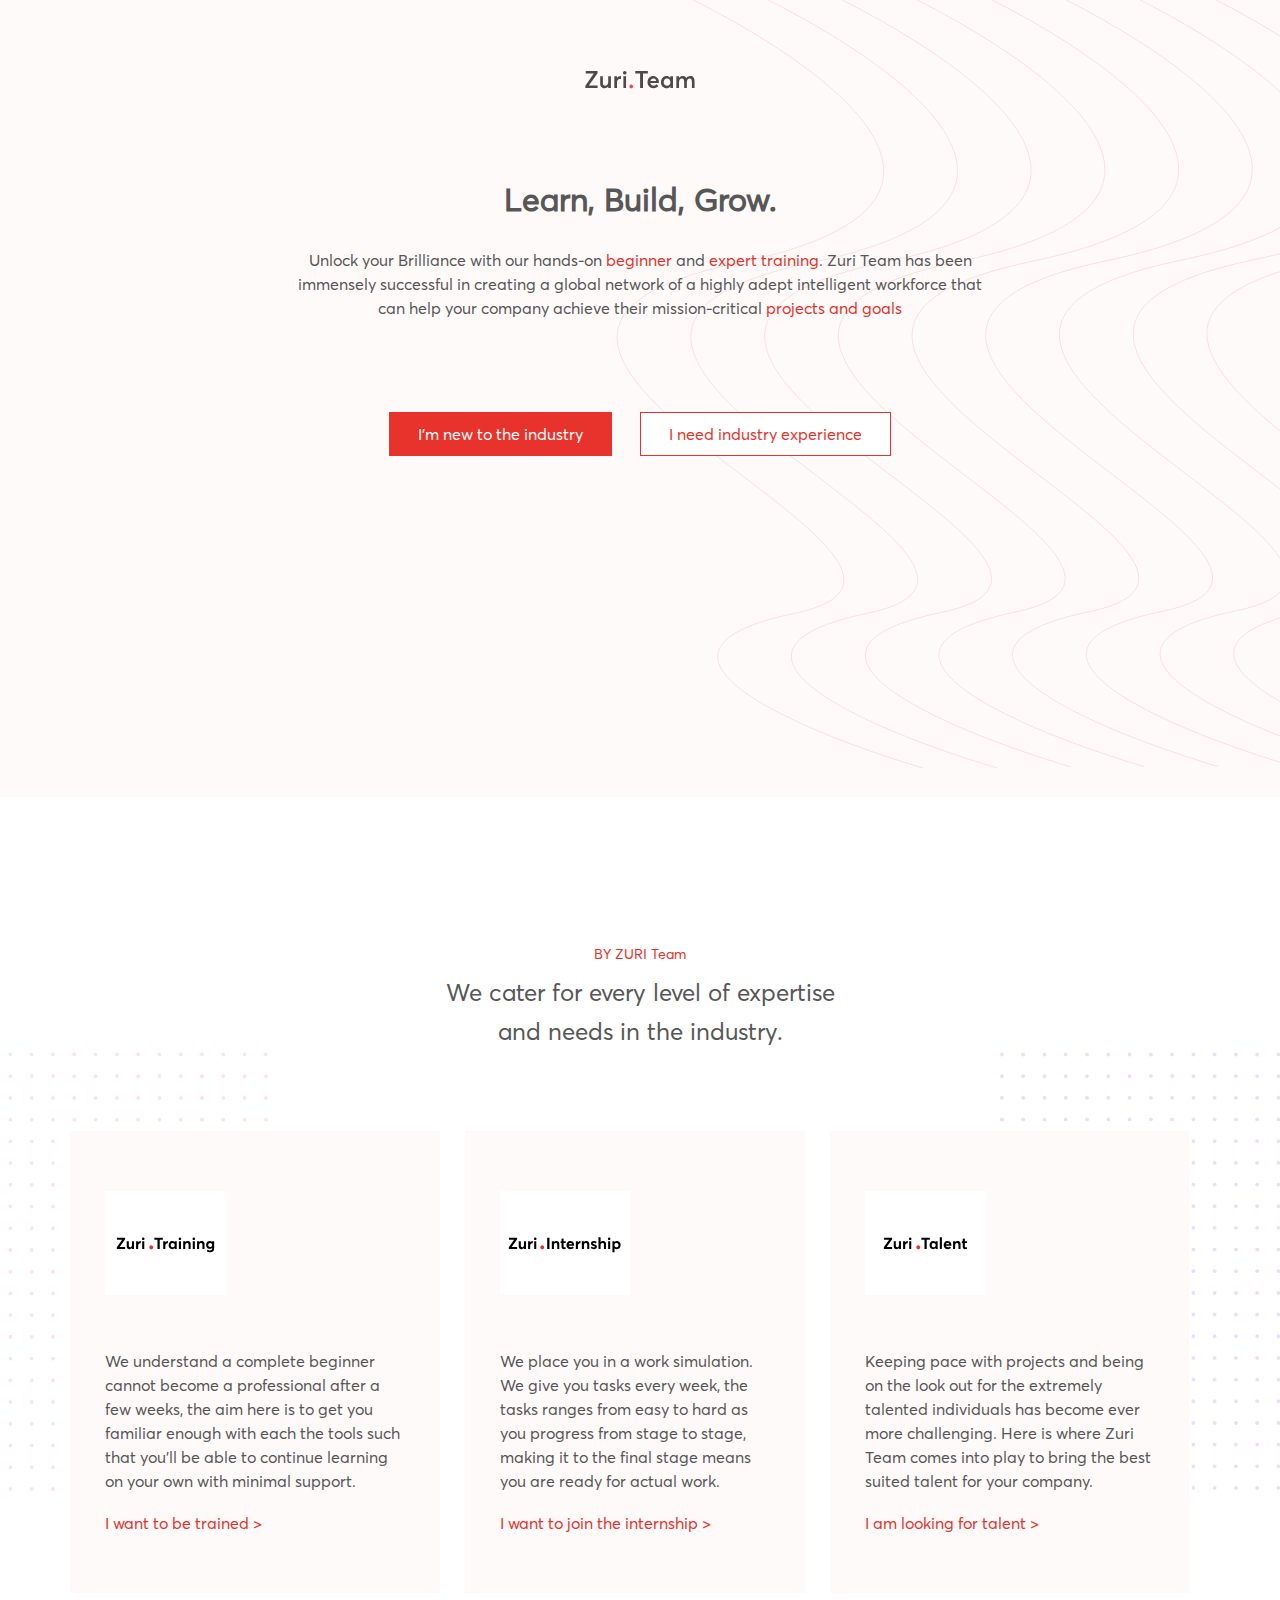
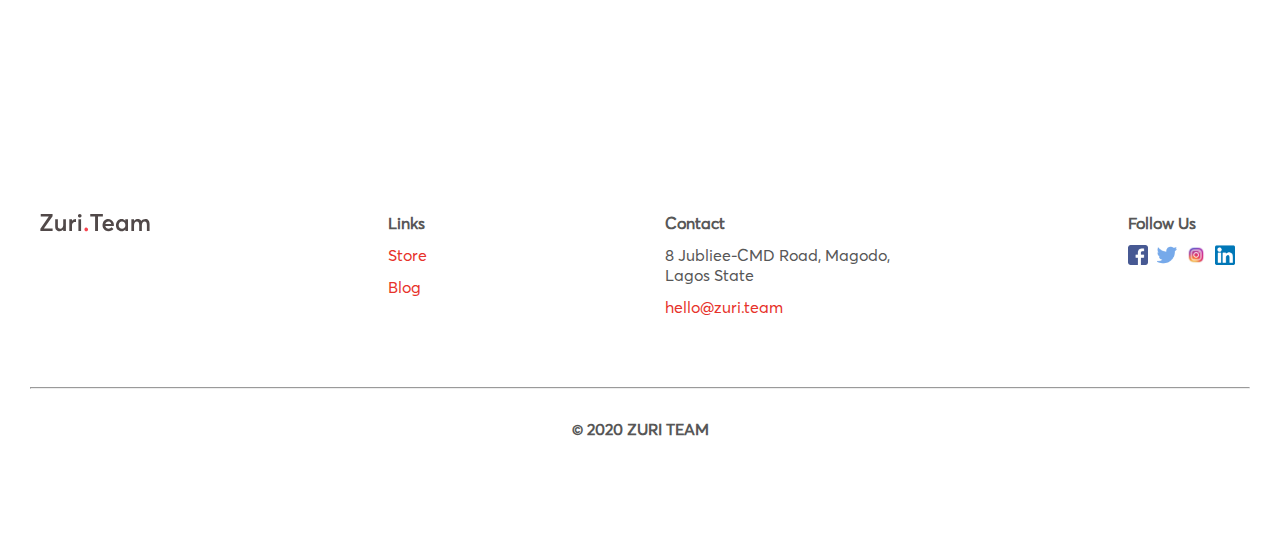
==== index.html @ 451f7a23 "Add files via upload" ====
<!DOCTYPE html>
<html lang="en">
<head>
    <meta charset="UTF-8">
    <meta http-equiv="X-UA-Compatible" content="IE=edge">
    <meta name="viewport" content="width=device-width, initial-scale=1.0, user-scalable=no, maximum-scale=1.0, minimum-scale=1.0">
    <link rel="shortcut icon" href="favicon.png" type="image/x-icon">
    <link rel="stylesheet" href="style.css">
    <title>ZURI | Learn, Build, Grow.</title>
</head>
<body>
    <main>
        <section class="first-section">
            <img src="zuri-logo1.svg" alt="Zuri.Team">
            <div class="hero">
                <h1>Learn, Build, Grow.</h1>
                <p>Unlock your Brilliance with our hands-on <a href="training.html">beginner</a> and <a href="#">expert training</a>. Zuri Team has been immensely successful in creating a global network of a highly adept intelligent workforce that can help your company achieve their mission-critical <a href="talent.html">projects and goals</a></p>
                <a href="training.html"><button id="button1">I'm new to the industry</button></a>
                <a href="talent.html"><button id="button2">I need industry experience</button></a>
            </div>
        </section>

        <section class="second-section">
           <div id="by-zuri-team">
            <h3>BY ZURI Team</h3>
            <p>We cater for every level of expertise and needs in the industry.</p>
           </div>
            <div class="zuri-boxes">
                <div>
                    <div class="bg-1">
                        <img src="background2.png" alt="background">
                    </div>
                    <div class="zuri-activities">
                        <img src="zuri-training.svg" alt="Zuri-Training">
                        <p>We understand a complete beginner cannot become a professional after a few weeks, the aim here is to get you familiar enough with each the tools such that you'll be able to continue learning on your own with minimal support.</p>
                        <br><a href="#">I want to be trained ></a>
                    </div>
                </div>
                <div id="intern">
                    <div class="zuri-activities">
                        <img src="zuri-internship.svg" alt="Zuri-internship">
                        <p>We place you in a work simulation. We give you tasks every week, the tasks ranges from easy to hard as you progress from stage to stage, making it to the final stage means you are ready for actual work.</p>
                        <br><a href="#">I want to join the internship ></a>
                    </div>
                </div>
                <div>
                    <div class="bg-2">
                        <img src="background3.png" alt="background">
                    </div>
                    <div class="zuri-activities">
                        <img src="zuri-talent.svg" alt="Zuri-Training">
                        <p>Keeping pace with projects and being on the look out for the extremely talented individuals has become ever more challenging. Here is where Zuri Team comes into play to bring the best suited talent for your company.</p>
                        <br><a href="talent.html">I am looking for talent ></a>
                    </div>
                </div>
            </div>
        </section>

        <footer>
           <div class="footer1">
            <div class="footer-bottom">
                <img src="zuri-logo1.svg" alt="Zuri.Team">
            </div>
            <div class="footer-bottom">
                <h4>Links</h4>
                <a href="#"><p>Store</p></a>
                <a href="#"><p>Blog</p></a>
            </div>
            <div class="footer-bottom">
                <h4>Contact</h4>
                <p>8 Jubliee-CMD Road, Magodo,<br>Lagos State</p>
                <a href="#"><p>hello@zuri.team </p></a>
            </div>
            <div class="footer-bottom">
                <h4>Follow Us</h4>
                    <div>
                        <a href="#"> <img alt="Facebook" src="fb.png" class="socialm"> </a>
                        <a href="#"> <img alt="Twitter" src="twitter.png" class="socialm"> </a>
                        <a href="#"> <img alt="Instagram" src="IG.png" class="socialm"> </a>
                        <a href="#"> <img alt="LinkedIn" src="linkedin.png" class="socialm"> </a>
                    </div>
            </div>
           </div>
            <div class="copyright">
                <hr>
                <p>&#169 2020 ZURI TEAM</p>
            </div>
        </footer>
    </main>
</body>
</html>
---- style.css ----
@font-face {
    font-family: 'Averta';
    src: url('Averta.otf');
}
*{
    margin: 0;
    padding: 0;
}
body{
    font-family: 'Averta';
    color: rgb(87, 87, 87);
}
a {
    color: #E7332B;
    text-decoration: none;
}
a:hover{
    text-decoration: none;
    color: #eb5850;
}
/* first section */
.first-section{
   text-align: center;
   height: 800px;
   background-image: url('background1.svg');
   background-size: cover;
   background-position: center center;
   background-repeat: no-repeat;
}
.first-section p{
    margin: auto;
    line-height: 24px;
    margin-bottom: 80px;
    font-size: 16px;
 }
.first-section img{
    margin-top: 70px;
    margin-bottom: 77px;
 }
 .first-section h1{
    font-size: 32px;
    margin-bottom: 29px;
 }
 .hero {
    padding: 10px;
    max-width: 700px;
    margin: 0 auto;
    text-align: center;
}
 /* buttons */
#button1{
    border: 1px solid#E7332B;
    background-color: #E7332B;
    color: white;
    padding: 11px 28px;
    font-size: 16px;
    font-family: 'Averta';
    margin: 12px;
}
#button1:hover{
    background-color: white;
    color: #E7332B;
}
#button2{
    border: 1px solid #E7332B;
    background-color: white;
    color: #E7332B;
    padding: 11px 28px;
    font-size: 16px;
    font-family: 'Averta';
    margin: 12px;
}
#button2:hover{
    background-color: #E7332B;
    color: white;
}
/* buttons ends */
/* first section ends */
#by-zuri-team h3{
    color: #E7332B;
    font-size: 14px;
    text-align: center;
    font-weight: 400;
    margin-top: 145px;
}
#by-zuri-team p{
    font-size: 24px;
    text-align: center;
    line-height: 39px;
    margin-top: 11px;
    padding: 10px;
    max-width: 390px;
    margin: 0 auto;
}



.bg-1{
    width: 100%;
    position: absolute;
    left: -90px;
    top: -75px;
    z-index: -1;
}
.bg-1 img{
    width: 28%;
    margin-top: 1127px;
}
.bg-2{
    width: 100%;
    position: absolute;
    right: -1000px;
    top: -75px;
    z-index: -1;
}
.bg-2 img{
    width: 28%;
    margin-top: 1127px;
}
.zuri-boxes{
    display: flex;
    justify-content: space-between;
    margin: 70px;
}
.zuri-activities{
    width: 76%;
    padding: 35px;
    padding-top: 60px;
    padding-bottom: 60px;
    background-color: #FFFAFA;
}
.zuri-activities p{
    margin-top: 50px;
    line-height: 24px;
}
#intern{
    margin-right: 10px;
}



@media (max-width: 768px){
.footer1{
    flex-direction: column;
    justify-content: center;
    align-items: center;
    max-width: 1240px;
    text-align: center;
}
.footer1 h4{
    font-size: 25px;
    margin-top: 20px;
}
}
/* media ends */
.socialm{
    width: 20px;
    margin-top: 12px;
    margin-right: 5px;
    
}
.footer1{
    display: flex;
    justify-content: space-between;
    flex-wrap: wrap;
    margin-bottom: 56px;
    padding: 20px;
    margin: 20px;
}
.footer1 p{
    margin-top: 12px;
}
.copyright{
    text-align: center;
    margin-bottom: 30px;
    margin: 30px;
    margin-top: 50px;
}
.copyright p{
    margin-top: 30px;
    font-weight: 800;
}
footer{
    margin-top: 200px;
    margin-bottom: 100px;
}
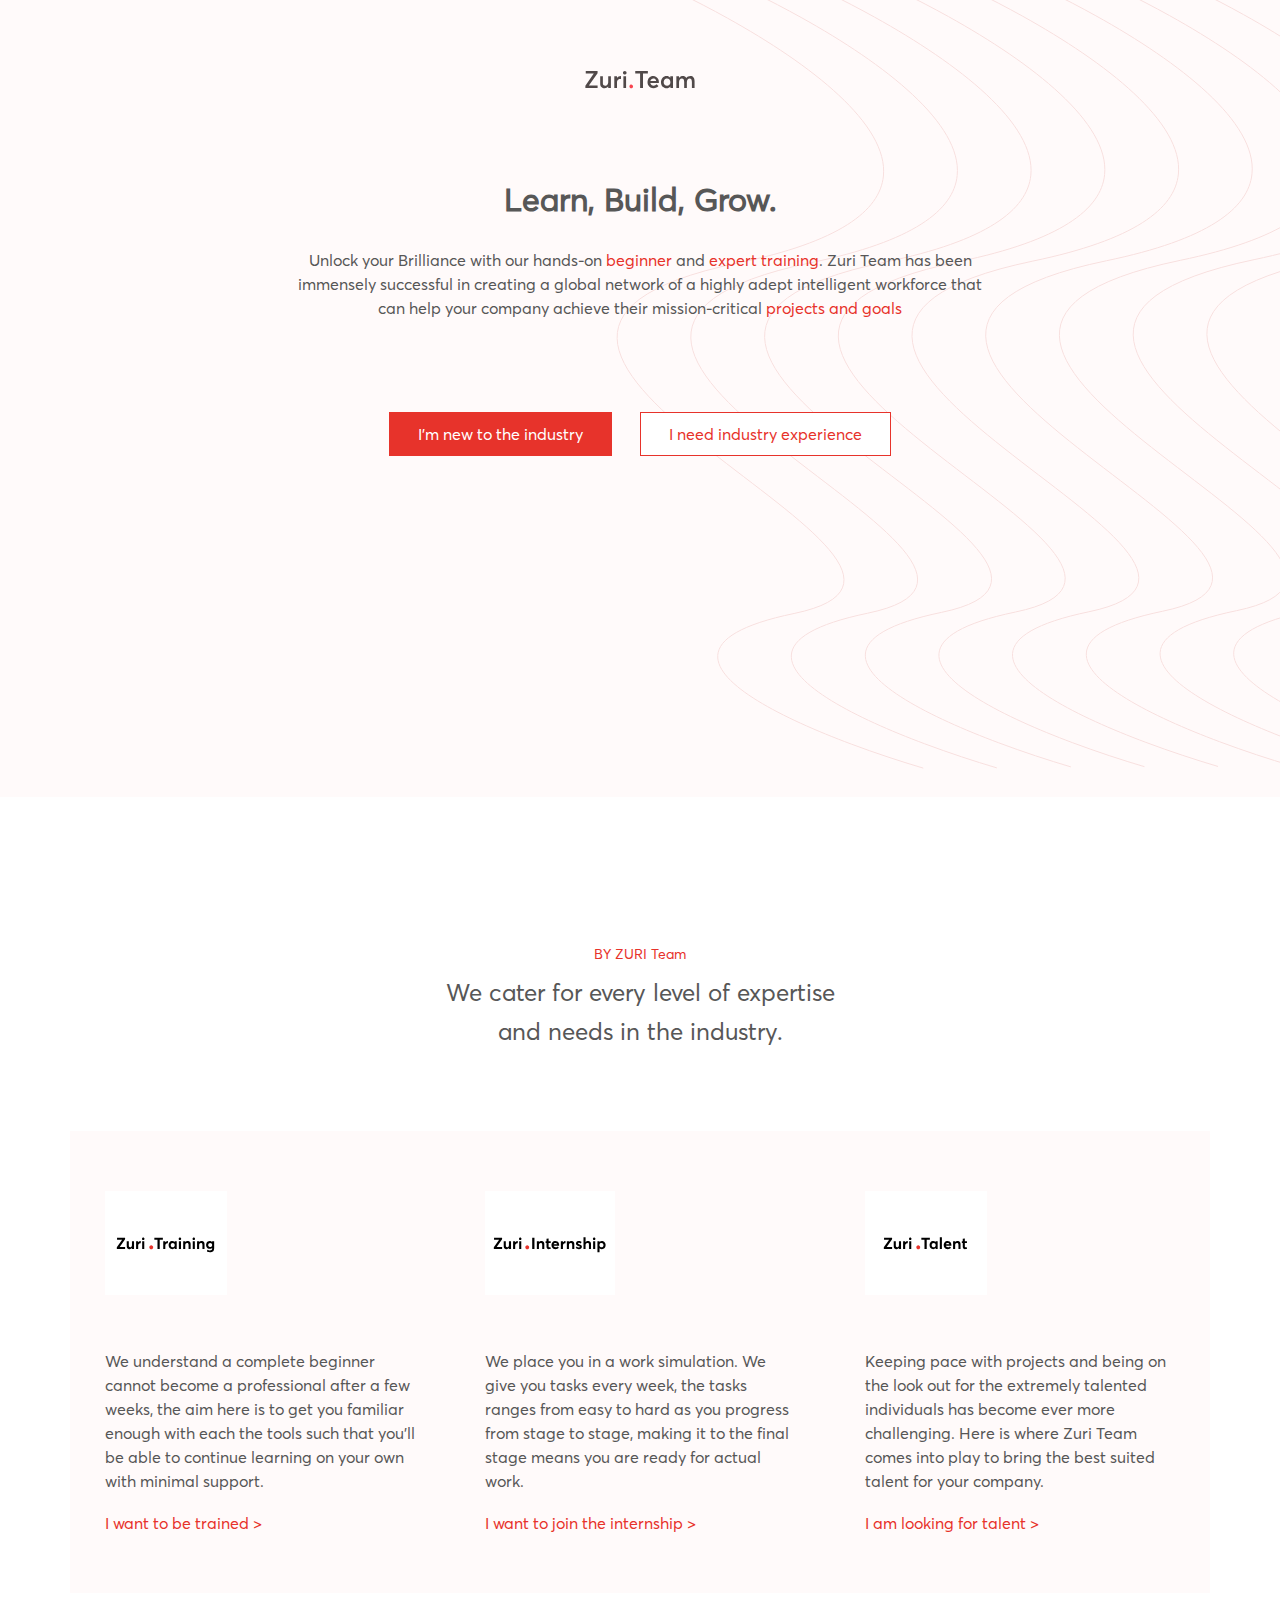
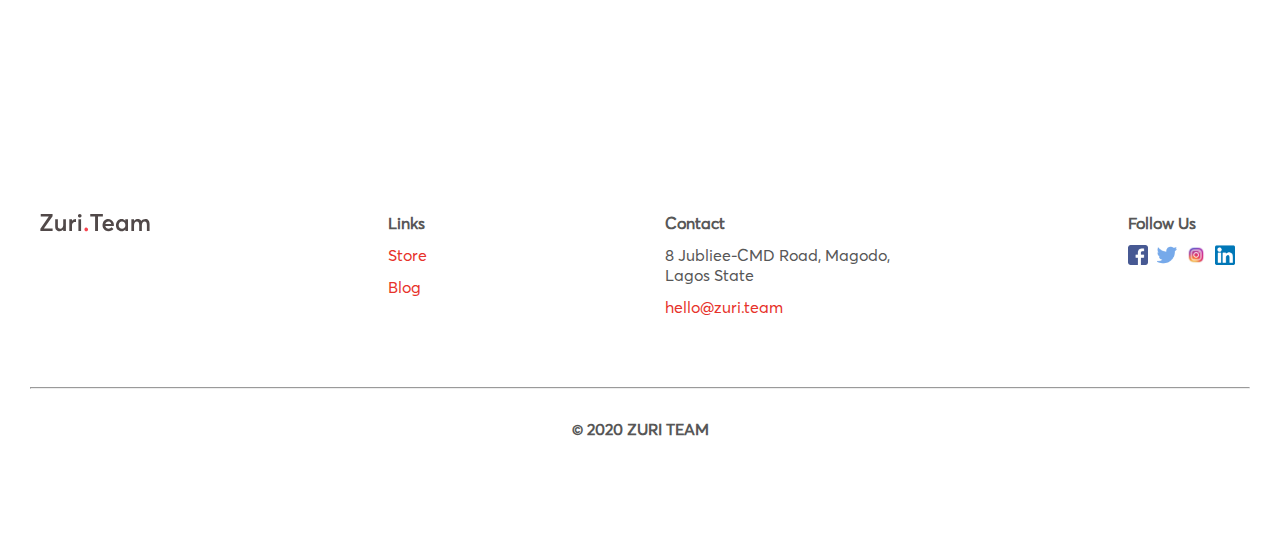
==== commit 6e6dd684: "Update index.html" ====
--- a/index.html
+++ b/index.html
@@ -26,33 +26,29 @@
             <p>We cater for every level of expertise and needs in the industry.</p>
            </div>
             <div class="zuri-boxes">
-                <div>
-                    <div class="bg-1">
-                        <img src="background2.png" alt="background">
-                    </div>
+            
+                    
                     <div class="zuri-activities">
                         <img src="zuri-training.svg" alt="Zuri-Training">
                         <p>We understand a complete beginner cannot become a professional after a few weeks, the aim here is to get you familiar enough with each the tools such that you'll be able to continue learning on your own with minimal support.</p>
                         <br><a href="#">I want to be trained ></a>
                     </div>
-                </div>
-                <div id="intern">
+        
+            
                     <div class="zuri-activities">
                         <img src="zuri-internship.svg" alt="Zuri-internship">
                         <p>We place you in a work simulation. We give you tasks every week, the tasks ranges from easy to hard as you progress from stage to stage, making it to the final stage means you are ready for actual work.</p>
                         <br><a href="#">I want to join the internship ></a>
                     </div>
-                </div>
-                <div>
-                    <div class="bg-2">
-                        <img src="background3.png" alt="background">
-                    </div>
+                
+                
+                    
                     <div class="zuri-activities">
                         <img src="zuri-talent.svg" alt="Zuri-Training">
                         <p>Keeping pace with projects and being on the look out for the extremely talented individuals has become ever more challenging. Here is where Zuri Team comes into play to bring the best suited talent for your company.</p>
                         <br><a href="talent.html">I am looking for talent ></a>
                     </div>
-                </div>
+                
             </div>
         </section>
 
@@ -88,4 +84,4 @@
         </footer>
     </main>
 </body>
-</html>+</html>
